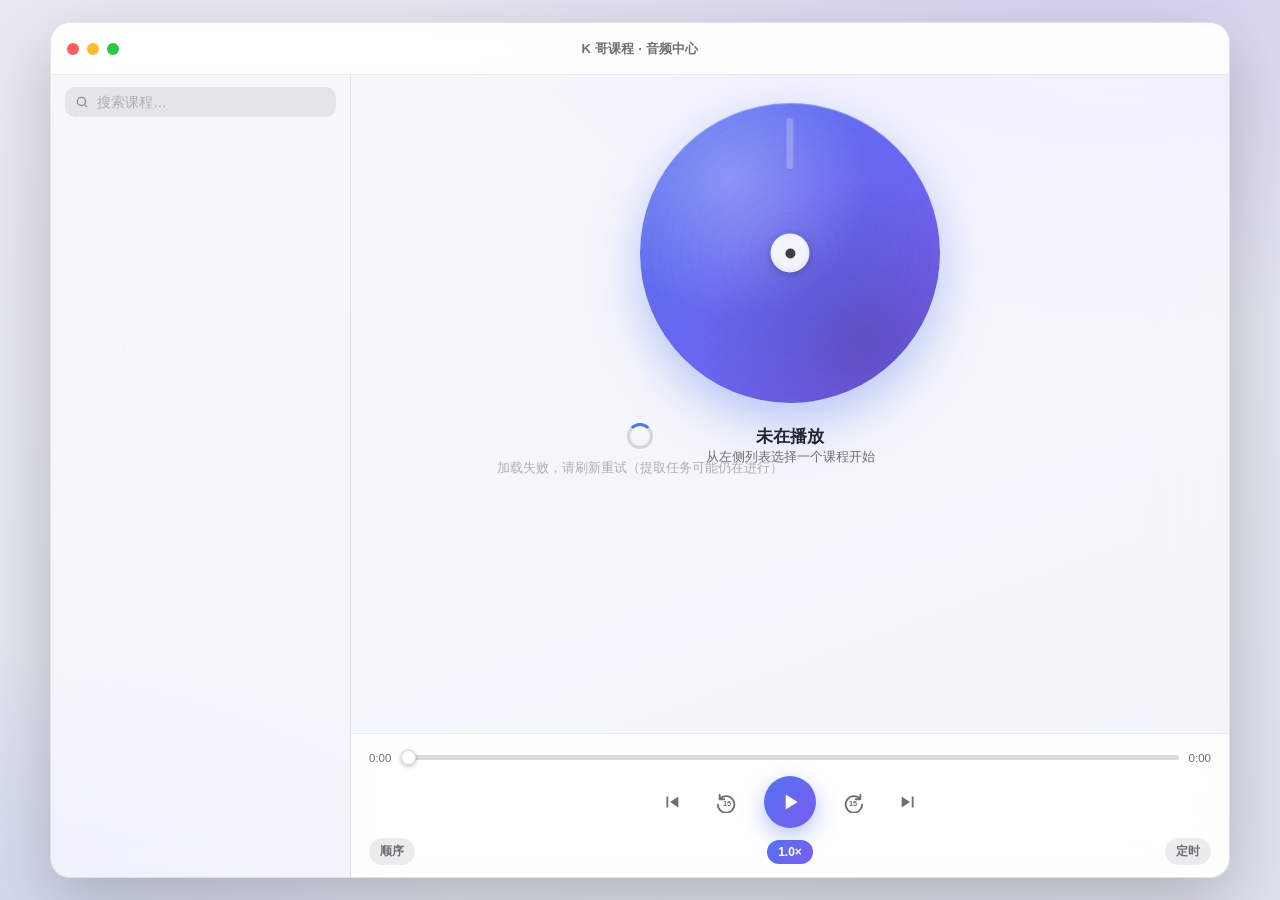
==== index.html @ 4a43a1ef "feat: K课程音频播放器 v1.0.0 - 视频音频无损提取（AAC copy 保持目录结构，增量可重跑） - Mac 风格 WebUI：毛玻璃+黑胶唱片（60s/圈），移动端自适应 - 播放列表" ====
<!DOCTYPE html>
<html lang="zh-CN">
<head>
<meta charset="UTF-8">
<meta name="viewport" content="width=device-width, initial-scale=1.0, viewport-fit=cover">
<title>音频播放器</title>
<link rel="icon" href="data:image/svg+xml,%3Csvg xmlns='http://www.w3.org/2000/svg' viewBox='0 0 64 64'%3E%3Cdefs%3E%3ClinearGradient id='g' x1='0' y1='0' x2='1' y2='1'%3E%3Cstop offset='0' stop-color='%236a8dff'/%3E%3Cstop offset='1' stop-color='%23a26bff'/%3E%3C/linearGradient%3E%3C/defs%3E%3Crect width='64' height='64' rx='14' fill='url(%23g)'/%3E%3Cpath d='M32 14v22m0 0c0-5-4-9-9-9m9 9c0-5 4-9 9-9' stroke='white' stroke-width='4' stroke-linecap='round' fill='none'/%3E%3Cpath d='M20 42h24' stroke='white' stroke-width='4' stroke-linecap='round'/%3E%3C/svg%3E">
<style>
:root{
  --bg1:#e8ebf2; --bg2:#dfe3ee;
  --glass:rgba(255,255,255,.62);
  --glass-strong:rgba(255,255,255,.82);
  --stroke:rgba(0,0,0,.08);
  --text:#1d1d1f; --text2:#6e6e73; --text3:#aeaeb2;
  --accent:#5472f0; --accent2:#7b5cf0;
  --grad:linear-gradient(135deg,#5472f0,#7b5cf0);
  --danger:#fa5151;
  --radius:16px;
  --nav-h:52px;
}
@media (prefers-color-scheme: dark){
  :root{
    --bg1:#16171d; --bg2:#101116;
    --glass:rgba(40,42,54,.60);
    --glass-strong:rgba(46,48,62,.85);
    --stroke:rgba(255,255,255,.09);
    --text:#f2f2f7; --text2:#a7aab3; --text3:#6b6e78;
  }
}
*{box-sizing:border-box;margin:0;padding:0;-webkit-tap-highlight-color:transparent}
html{height:100%}
body{
  height:100dvh;overflow:hidden;
  font-family:-apple-system,BlinkMacSystemFont,"SF Pro Text","PingFang SC","Segoe UI","Microsoft YaHei",sans-serif;
  color:var(--text);
  background:
    radial-gradient(1200px 700px at 85% -10%, rgba(123,92,240,.18), transparent 60%),
    radial-gradient(1000px 600px at -10% 110%, rgba(84,114,240,.16), transparent 60%),
    linear-gradient(160deg,var(--bg1),var(--bg2));
  user-select:none;
}
button{font-family:inherit;border:none;background:none;cursor:pointer;color:inherit}
input{font-family:inherit}

/* ---------- 窗口骨架（Mac 窗口） ---------- */
.win{
  position:fixed;inset:0;display:flex;flex-direction:column;
  max-width:1180px;margin:0 auto;
}
@media (min-width:900px){
  body{padding:22px 0}
  .win{
    position:relative;height:100%;
    background:var(--glass);
    backdrop-filter:blur(30px) saturate(1.6);
    -webkit-backdrop-filter:blur(30px) saturate(1.6);
    border:1px solid var(--stroke);
    border-radius:20px;
    box-shadow:0 24px 70px rgba(0,0,0,.22), inset 0 1px 0 rgba(255,255,255,.25);
    overflow:hidden;
  }
}

/* ---------- 标题栏 ---------- */
.titlebar{
  height:var(--nav-h);flex:0 0 auto;
  display:flex;align-items:center;gap:10px;padding:0 16px;
  border-bottom:1px solid var(--stroke);
  position:relative;
  background:var(--glass-strong);
  backdrop-filter:blur(20px);
}
.lights{display:flex;gap:8px;padding-right:6px}
.light{width:12px;height:12px;border-radius:50%;position:relative}
.light.close{background:#ff5f57}.light.min{background:#febc2e}.light.max{background:#28c840}
@media (hover:hover){.light:hover::after{
  content:attr(data-g);position:absolute;inset:0;display:flex;align-items:center;justify-content:center;
  font-size:9px;font-weight:700;color:rgba(0,0,0,.55)
}}
.win-title{
  position:absolute;left:50%;transform:translateX(-50%);
  font-size:13px;font-weight:600;color:var(--text2);letter-spacing:.2px;
  white-space:nowrap;overflow:hidden;text-overflow:ellipsis;max-width:46%;
}
@media (max-width:560px){.win-title{display:none}}

/* ---------- 主体两栏 ---------- */
.main{flex:1 1 auto;display:flex;min-height:0}
.sidebar{
  flex:0 0 300px;display:flex;flex-direction:column;min-height:0;
  border-right:1px solid var(--stroke);
}
.content{flex:1 1 auto;min-width:0;display:flex;flex-direction:column}

/* 搜索框 */
.search-wrap{padding:12px 14px;flex:0 0 auto}
.search{
  display:flex;align-items:center;gap:8px;
  background:rgba(120,120,128,.14);border-radius:10px;padding:7px 10px;
}
.search svg{flex:0 0 auto;opacity:.45}
.search input{
  flex:1;border:none;background:none;outline:none;font-size:14px;color:var(--text);
  min-width:0;
}
.search input::placeholder{color:var(--text3)}
.search .clr{font-size:15px;color:var(--text3);width:18px;height:18px;line-height:17px;text-align:center;border-radius:50%;flex:0 0 auto}
@media (hover:hover){.search .clr:hover{background:rgba(120,120,128,.25)}}

/* 播放列表 */
.playlist{flex:1 1 auto;overflow-y:auto;overscroll-behavior:contain;padding:0 8px 90px}
.playlist::-webkit-scrollbar{width:8px}
.playlist::-webkit-scrollbar-thumb{background:rgba(120,120,128,.35);border-radius:4px;border:2px solid transparent;background-clip:content-box}
.group-title{
  font-size:11.5px;font-weight:700;color:var(--text3);
  padding:14px 10px 6px;letter-spacing:.5px;text-transform:uppercase;
  position:sticky;top:0;
  background:linear-gradient(var(--bg2) 82%,transparent);
}
@media (min-width:900px){.group-title{background:linear-gradient(var(--glass) 82%,transparent)}}
.track{
  display:flex;align-items:center;gap:10px;
  padding:9px 10px;border-radius:10px;cursor:pointer;
  transition:background .12s;
}
.track:hover{background:rgba(120,120,128,.10)}
.track.playing{background:linear-gradient(135deg,rgba(84,114,240,.16),rgba(123,92,240,.16))}
.track .idx{
  flex:0 0 22px;font-size:12px;color:var(--text3);text-align:center;
  font-variant-numeric:tabular-nums;
}
.track .idx.eq{color:var(--accent);font-weight:700}
.track .meta{flex:1 1 auto;min-width:0}
.track .t-name{
  font-size:13.5px;line-height:1.35;overflow:hidden;text-overflow:ellipsis;white-space:nowrap;
}
.track.playing .t-name{color:var(--accent);font-weight:600}
.track .t-sub{font-size:11px;color:var(--text3);margin-top:1px}
.track .t-dur{
  flex:0 0 auto;display:flex;align-items:baseline;gap:3px;
  font-size:11.5px;color:var(--text3);
  font-variant-numeric:tabular-nums;white-space:nowrap;
}
.track .t-dur .t-pos{color:var(--accent);font-weight:600}
.track .t-dur .t-sep{opacity:.5}
.track .t-dur .t-total{color:var(--text2)}
.track.playing .t-dur .t-total{color:var(--accent)}

/* ---------- 内容区：唱片 + 歌词位 ---------- */
.content-scroll{flex:1 1 auto;overflow-y:auto;overscroll-behavior:contain}
.stage{
  flex:1 1 auto;display:flex;flex-direction:column;align-items:center;justify-content:center;
  padding:28px 24px 16px;gap:22px;min-height:0;
}
.artwork{
  width:min(300px,58vw);aspect-ratio:1;border-radius:50%;
  background:var(--grad);
  display:flex;align-items:center;justify-content:center;
  box-shadow:0 18px 50px rgba(84,114,240,.38), inset 0 1px 0 rgba(255,255,255,.3);
  position:relative;overflow:hidden;flex:0 0 auto;
}
.artwork::before{
  content:"";position:absolute;inset:0;
  background:
    radial-gradient(circle at 30% 25%, rgba(255,255,255,.28), transparent 45%),
    radial-gradient(circle at 75% 80%, rgba(0,0,0,.18), transparent 50%);
}
.artwork .disc{
  position:absolute;inset:0;border-radius:inherit;
  background:repeating-radial-gradient(circle at 50% 50%, transparent 0 9px, rgba(0,0,0,.045) 9px 10px);
  opacity:.6;
}
/* 圆形黑胶：中心轴点即可，大音符与 hub 叠放显乱 */
.artwork svg{display:none}
.art-wrap{position:relative;flex:0 0 auto;width:min(300px,58vw)}
.art-wrap .halo{
  position:absolute;inset:-14px;border-radius:50%;z-index:-1;
  background:radial-gradient(closest-side,rgba(123,92,240,.35),transparent);
  filter:blur(18px);opacity:0;transition:opacity .5s;
}
body.playing .art-wrap .halo{opacity:1}
@keyframes spin{to{transform:rotate(360deg)}}
body.playing .artwork{animation:spin 60s linear infinite}

/* 旋转标记：一条淡淡的光痕，让慢速旋转可感知 */
.artwork .marker{
  position:absolute;left:50%;top:5%;width:2.4%;height:17%;
  transform:translateX(-50%);border-radius:999px;
  background:rgba(255,255,255,.22);filter:blur(.6px);
}

/* 黑胶中心轴（不随唱片旋转视觉上更稳） */
.artwork .hub{
  position:absolute;left:50%;top:50%;width:13%;aspect-ratio:1;transform:translate(-50%,-50%);
  border-radius:50%;background:rgba(255,255,255,.92);z-index:2;
  box-shadow:0 2px 10px rgba(0,0,0,.22), inset 0 -2px 5px rgba(0,0,0,.08);
}
.artwork .hub::after{
  content:"";position:absolute;left:50%;top:50%;width:26%;aspect-ratio:1;
  transform:translate(-50%,-50%);border-radius:50%;
  background:rgba(30,32,40,.85);
}
body.playing .artwork svg{animation:none}

.now-title{
  font-size:17px;font-weight:700;text-align:center;max-width:560px;
  line-height:1.4;word-break:break-all;
}
.now-sub{font-size:12.5px;color:var(--text2);text-align:center;display:flex;gap:8px;align-items:center;flex-wrap:wrap;justify-content:center}

/* ---------- 播放器控制条 ---------- */
.player{
  flex:0 0 auto;border-top:1px solid var(--stroke);
  padding:12px 18px calc(12px + env(safe-area-inset-bottom));
  background:var(--glass-strong);
  backdrop-filter:blur(24px) saturate(1.5);
}
.bar{display:flex;align-items:center;gap:10px;font-size:11.5px;color:var(--text2);font-variant-numeric:tabular-nums}
.bar .slider{flex:1}
input[type=range].sl{
  -webkit-appearance:none;appearance:none;width:100%;height:22px;background:none;cursor:pointer;
}
input[type=range].sl::-webkit-slider-runnable-track{
  height:5px;border-radius:3px;
  background:linear-gradient(to right,var(--accent) var(--v,0%),rgba(120,120,128,.28) var(--v,0%));
}
input[type=range].sl::-webkit-slider-thumb{
  -webkit-appearance:none;width:15px;height:15px;border-radius:50%;
  background:#fff;border:.5px solid rgba(0,0,0,.12);
  box-shadow:0 1px 4px rgba(0,0,0,.3);
  margin-top:-5px;
}
input[type=range].sl::-moz-range-track{height:5px;border-radius:3px;background:rgba(120,120,128,.28)}
input[type=range].sl::-moz-range-progress{height:5px;border-radius:3px;background:var(--accent)}
input[type=range].sl::-moz-range-thumb{width:15px;height:15px;border-radius:50%;background:#fff;border:.5px solid rgba(0,0,0,.12);box-shadow:0 1px 4px rgba(0,0,0,.3)}

.ctrls{display:flex;align-items:center;justify-content:center;gap:18px;margin-top:6px}
.cbtn{
  flex:0 0 auto;
  width:38px;height:38px;border-radius:50%;display:flex;align-items:center;justify-content:center;
  color:var(--text);transition:background .15s,transform .1s;
}
@media (hover:hover){.cbtn:hover{background:rgba(120,120,128,.15)}}
.cbtn:active{transform:scale(.92)}
.cbtn.main{
  width:52px;height:52px;background:var(--grad);color:#fff;
  box-shadow:0 8px 22px rgba(84,114,240,.42);
}
.cbtn.main:active{transform:scale(.94)}
.cbtn.side{color:var(--text2)}
.cbtn.on{color:var(--accent)}
.cbtn svg{width:22px;height:22px}
.cbtn.main svg{width:26px;height:26px}

.ctrls2{display:flex;align-items:center;justify-content:space-between;margin-top:10px;gap:10px}
.chip{
  display:inline-flex;align-items:center;gap:5px;
  font-size:12px;font-weight:600;color:var(--text2);
  background:rgba(120,120,128,.14);border-radius:999px;padding:5px 11px;
  font-variant-numeric:tabular-nums;flex:0 0 auto;
}
@media (hover:hover){.chip:hover{background:rgba(120,120,128,.22)}}
.chip.act{color:#fff;background:var(--grad)}

/* 倍速弹层 */
.pop{
  position:fixed;z-index:60;
  background:var(--glass-strong);backdrop-filter:blur(26px) saturate(1.5);
  border:1px solid var(--stroke);border-radius:14px;
  box-shadow:0 18px 50px rgba(0,0,0,.28);
  padding:10px;min-width:230px;
}
.pop .p-title{font-size:11px;font-weight:700;color:var(--text3);letter-spacing:.5px;padding:2px 8px 8px;display:flex;justify-content:space-between}
.pop .p-title b{color:var(--accent);font-variant-numeric:tabular-nums}
.preset-grid{display:grid;grid-template-columns:repeat(5,1fr);gap:6px;padding:0 2px 8px}
.pbtn{
  font-size:12px;font-weight:600;color:var(--text2);
  background:rgba(120,120,128,.14);border-radius:8px;padding:6px 0;
  font-variant-numeric:tabular-nums;transition:background .12s;
}
.pbtn:hover{background:rgba(120,120,128,.24)}
.pbtn.on{color:#fff;background:var(--grad)}
.fine{
  display:flex;align-items:center;gap:10px;padding:4px 8px 2px;
}
.fine button{
  width:34px;height:30px;border-radius:8px;background:rgba(120,120,128,.14);
  font-size:15px;font-weight:700;color:var(--text2);flex:0 0 auto;
}
.fine button:hover{background:rgba(120,120,128,.24)}
.fine .fval{
  flex:1;text-align:center;font-size:15px;font-weight:700;color:var(--accent);
  font-variant-numeric:tabular-nums;
}
.pop .hint{font-size:10.5px;color:var(--text3);padding:6px 8px 0;text-align:center}

/* toast */
#toast{
  position:fixed;left:50%;bottom:calc(110px + env(safe-area-inset-bottom));transform:translateX(-50%) translateY(16px);
  background:rgba(30,30,36,.88);color:#fff;font-size:12.5px;padding:8px 16px;border-radius:999px;
  opacity:0;pointer-events:none;transition:all .25s;z-index:99;backdrop-filter:blur(10px);
  max-width:80vw;white-space:nowrap;overflow:hidden;text-overflow:ellipsis;
}
#toast.show{opacity:1;transform:translateX(-50%) translateY(0)}

/* 空态 */
.empty{
  position:absolute;inset:0;display:flex;flex-direction:column;align-items:center;justify-content:center;gap:10px;
  color:var(--text3);font-size:13px;padding:20px;text-align:center;
}
.spin{width:26px;height:26px;border:3px solid rgba(120,120,128,.25);border-top-color:var(--accent);border-radius:50%;animation:spin 1s linear infinite}

/* ---------- 移动端 ---------- */
@media (max-width:899px){
  .win{position:fixed;inset:0}
  .main{flex-direction:column-reverse}
  .sidebar{
    flex:1 1 auto;border-right:none;border-top:1px solid var(--stroke);
    min-height:0;
  }
  .content{
    flex:0 0 auto;border-bottom:none;
    max-height:56dvh;
  }
  .stage{padding:16px 16px 8px;gap:14px}
  .artwork{width:min(210px,48vw)}
  .art-wrap{width:min(210px,48vw)}
  .now-title{font-size:15px}
  .player{padding:8px 14px calc(10px + env(safe-area-inset-bottom))}
  .ctrls{gap:14px;margin-top:2px}
  .cbtn{width:36px;height:36px}
  .cbtn.main{width:46px;height:46px}
  .ctrls2{margin-top:6px}
  .track{padding:8px 8px}
  .titlebar{padding:0 12px}
  .lights{gap:7px}
  .light{width:11px;height:11px}
  .content-scroll{overflow:visible}
  .stage{overflow:visible}
}
@media (prefers-reduced-motion:reduce){
  *,*::before,*::after{animation-duration:.01ms!important;transition-duration:.01ms!important}
  /* 唱片旋转是持续装饰动画，压到 0.01ms 会表现为每秒数万圈的疯狂旋转 —— 排除之 */
  .artwork{animation-duration:60s!important}
}
</style>
</head>
<body>
<div class="win">
  <div class="titlebar">
    <div class="lights">
      <div class="light close" data-g="✕"></div>
      <div class="light min" data-g="–"></div>
      <div class="light max" data-g="⤢"></div>
    </div>
    <div class="win-title" id="winTitle">K 哥课程 · 音频中心</div>
  </div>

  <div class="main">
    <!-- 桌面：列表在左 / 移动：列表在下（column-reverse） -->
    <div class="sidebar">
      <div class="search-wrap">
        <div class="search">
          <svg width="14" height="14" viewBox="0 0 24 24" fill="none"><circle cx="11" cy="11" r="7" stroke="currentColor" stroke-width="2.2"/><path d="M20 20l-4-4" stroke="currentColor" stroke-width="2.2" stroke-linecap="round"/></svg>
          <input id="q" type="search" placeholder="搜索课程…" autocomplete="off">
          <button class="clr" id="qclr" hidden>✕</button>
        </div>
      </div>
      <div class="playlist" id="list"></div>
    </div>

    <div class="content">
      <div class="content-scroll">
        <div class="stage">
          <div class="art-wrap">
            <div class="halo"></div>
            <div class="artwork">
              <div class="disc"></div>
              <div class="marker"></div>
              <div class="hub"></div>
            </div>
          </div>
          <div>
            <div class="now-title" id="nowTitle">未在播放</div>
            <div class="now-sub" id="nowSub">从左侧列表选择一个课程开始</div>
          </div>
        </div>
      </div>

      <div class="player">
        <div class="bar">
          <span id="tCur">0:00</span>
          <div class="slider"><input type="range" class="sl" id="seek" min="0" max="1000" value="0" step="1" aria-label="播放进度"></div>
          <span id="tDur">0:00</span>
        </div>
        <div class="ctrls">
          <button class="cbtn side" id="btnPrev" aria-label="上一首">
            <svg viewBox="0 0 24 24" fill="currentColor"><path d="M7 6h2v12H7zM20 6v12l-9-6z"/></svg>
          </button>
          <button class="cbtn side" id="btnBack15" aria-label="后退15秒">
            <svg viewBox="0 0 24 24" fill="none"><path d="M4 9V4m0 5h5M4 9a9 9 0 1 1-2 6" stroke="currentColor" stroke-width="2" stroke-linecap="round" stroke-linejoin="round"/><text x="12" y="16.5" font-size="8" font-weight="700" text-anchor="middle" fill="currentColor" font-family="sans-serif">15</text></svg>
          </button>
          <button class="cbtn main" id="btnPlay" aria-label="播放/暂停">
            <svg id="icPlay" viewBox="0 0 24 24" fill="currentColor"><path d="M8 5v14l11-7z"/></svg>
            <svg id="icPause" viewBox="0 0 24 24" fill="currentColor" style="display:none"><path d="M7 5h4v14H7zM13 5h4v14h-4z"/></svg>
          </button>
          <button class="cbtn side" id="btnFwd15" aria-label="前进15秒">
            <svg viewBox="0 0 24 24" fill="none"><path d="M20 9V4m0 5h-5M20 9a9 9 0 1 0 2 6" stroke="currentColor" stroke-width="2" stroke-linecap="round" stroke-linejoin="round"/><text x="12" y="16.5" font-size="8" font-weight="700" text-anchor="middle" fill="currentColor" font-family="sans-serif">15</text></svg>
          </button>
          <button class="cbtn side" id="btnNext" aria-label="下一首">
            <svg viewBox="0 0 24 24" fill="currentColor"><path d="M15 6h2v12h-2zM4 6l9 6-9 6z"/></svg>
          </button>
        </div>
        <div class="ctrls2">
          <button class="chip" id="btnMode" aria-label="播放模式">顺序</button>
          <button class="chip act" id="btnRate" aria-label="倍速">1.0×</button>
          <button class="chip" id="btnSleep" aria-label="定时关闭">定时</button>
        </div>
      </div>
    </div>
  </div>
</div>

<audio id="au" preload="metadata"></audio>
<div id="toast"></div>

<script>
'use strict';
/* ================= 状态 ================= */
const LS = {
  cur: 'ka.cur', pos: 'ka.pos', rate: 'ka.rate',
  mode: 'ka.mode', sleep: 'ka.sleep', vol: 'ka.vol'
};
const state = {
  items: [],            // 服务端列表
  curId: null,          // 当前曲目 id
  playing: false,
  seeking: false,       // 拖动进度条中
  mode: localStorage.getItem(LS.mode) || 'seq',   // seq|one|loop|shuffle
  sleepAt: 0,           // 定时播放结束的时间戳（ms），0=off
  sleepLeft: 0,         // 定时剩余秒（用于显示与恢复）
  sleepTick: null,
};
const $ = s => document.querySelector(s);
const au = $('#au');

/* ================= 工具 ================= */
function toast(msg){
  const t = $('#toast');
  t.textContent = msg; t.classList.add('show');
  clearTimeout(toast._t);
  toast._t = setTimeout(()=>t.classList.remove('show'), 1800);
}
function fmt(s){
  if(!isFinite(s)||s<0) s=0;
  s = Math.floor(s);
  const h=Math.floor(s/3600), m=Math.floor(s%3600/60), sec=s%60;
  return h? `${h}:${String(m).padStart(2,'0')}:${String(sec).padStart(2,'0')}` : `${m}:${String(sec).padStart(2,'0')}`;
}
function fmtSize(n){
  if(n>1e9) return (n/1e9).toFixed(2)+' GB';
  if(n>1e6) return (n/1e6).toFixed(1)+' MB';
  return (n/1e3).toFixed(0)+' KB';
}
function setV(el, v){ el.style.setProperty('--v', (v*100).toFixed(2)+'%'); }

/* ================= 进度记忆 ================= */
const POS_KEY = id => LS.pos + '.' + id;
function savePos(){
  if(!state.curId || !isFinite(au.currentTime) || au.currentTime < 1) return;
  localStorage.setItem(POS_KEY(state.curId), String(Math.floor(au.currentTime)));
}
function loadPos(id){
  const v = parseInt(localStorage.getItem(POS_KEY(id)) || '0', 10);
  return isFinite(v) ? v : 0;
}
function clearPos(id){
  if(id) localStorage.removeItem(POS_KEY(id));
}
setInterval(savePos, 3000);
window.addEventListener('beforeunload', savePos);
/* 正在播放的行：已听时长实时刷新（不整列重绘） */
setInterval(()=>{
  if(!state.curId || !state.playing || !isFinite(au.currentTime)) return;
  const el = document.getElementById('tr-'+cssId(state.curId));
  if(!el) return;
  let box = el.querySelector('.t-dur');
  if(!box) return;
  let pos = box.querySelector('.t-pos');
  if(!pos){
    box.insertAdjacentHTML('afterbegin',
      `<span class="t-pos"></span><span class="t-sep">/</span>`);
    pos = box.querySelector('.t-pos');
  }
  pos.textContent = fmt(au.currentTime);
}, 1000);

/* ================= 数据加载 ================= */
async function boot(){
  try{
    const r = await fetch('/api/list');
    const d = await r.json();
    state.items = d.items || [];
  }catch(e){
    $('#list').innerHTML = `<div class="empty"><div class="spin"></div><div>加载失败，请刷新重试（提取任务可能仍在进行）</div></div>`;
    return;
  }
  if(state.items.length === 0){
    $('#list').innerHTML = `<div class="empty"><div class="spin"></div><div>音频提取中…<br><span style="font-size:11px">完成后自动刷新</span></div></div>`;
    setTimeout(boot, 5000);
    return;
  }
  renderList();
  restoreLast();
  startStatusWatch();
}

/* ================= 列表渲染 ================= */
function visibleItems(){
  const q = $('#q').value.trim().toLowerCase();
  if(!q) return state.items;
  return state.items.filter(it =>
    it.name.toLowerCase().includes(q) || (it.group||'').toLowerCase().includes(q));
}
function renderList(){
  const list = $('#list');
  const vis = visibleItems();
  if(vis.length === 0){
    list.innerHTML = `<div class="empty" style="position:static;padding:40px 20px"><div>无匹配课程</div></div>`;
    return;
  }
  let html = '', lastGroup = null, idx = 0;
  for(const it of vis){
    idx++;
    if(it.group !== lastGroup){
      html += `<div class="group-title">${esc(it.group || '未分组')}</div>`;
      lastGroup = it.group;
    }
    const pos = loadPos(it.id);
    const durTxt = it.dur ? fmt(it.dur) : '·';
    const posTxt = pos > 2 ? fmt(pos) : '';
    html += `<div class="track" data-id="${it.id}" id="tr-${cssId(it.id)}">
      <div class="idx">${idx}</div>
      <div class="meta">
        <div class="t-name">${esc(it.name)}</div>
        <div class="t-sub">${esc(it.group||'')} · ${fmtSize(it.size)} · ${it.ext.toUpperCase()}</div>
      </div>
      <div class="t-dur">${posTxt ? `<span class="t-pos">${posTxt}</span><span class="t-sep">/</span>` : ''}<span class="t-total">${durTxt}</span></div>
    </div>`;
  }
  list.innerHTML = html;
  list.querySelectorAll('.track').forEach(el => {
    el.addEventListener('click', () => play(el.dataset.id));
  });
  markPlaying();
}
function cssId(id){ return 'i' + btoa(unescape(encodeURIComponent(id))).replace(/[^a-zA-Z0-9]/g,''); }
function esc(s){ return String(s).replace(/[&<>"']/g, c => ({'&':'&amp;','<':'&lt;','>':'&gt;','"':'&quot;',"'":'&#39;'}[c])); }
function markPlaying(){
  document.querySelectorAll('.track.playing').forEach(el=>el.classList.remove('playing'));
  document.querySelectorAll('.idx.eq').forEach(el=>{el.classList.remove('eq');});
  if(!state.curId) return;
  const el = document.getElementById('tr-'+cssId(state.curId));
  if(el){
    el.classList.add('playing');
    const idx = el.querySelector('.idx');
    if(idx && state.playing){
      idx.innerHTML = '<svg width="13" height="13" viewBox="0 0 24 24" fill="currentColor"><path d="M8 5v14l11-7z"/></svg>';
      idx.classList.add('eq');
    }
  }
}

/* ================= 播放控制 ================= */
function findIdx(id){ return state.items.findIndex(it => it.id === id); }
function nextId(dir){
  if(state.items.length === 0) return null;
  if(state.mode === 'shuffle'){
    if(state.items.length === 1) return state.curId;
    let n;
    do { n = state.items[Math.floor(Math.random()*state.items.length)].id; } while(n === state.curId);
    return n;
  }
  const i = findIdx(state.curId);
  if(i === -1) return state.items[0].id;
  const j = i + dir;
  if(j >= state.items.length) return null; // 结束
  if(j < 0) return state.items[0].id;
  return state.items[j].id;
}
function play(id, opts={}){
  const it = state.items[findIdx(id)];
  if(!it){ toast('曲目不存在'); return; }
  state.curId = id;
  localStorage.setItem(LS.cur, id);
  au.src = it.url;
  const p = loadPos(id);
  if(p > 2 && !opts.fresh) {
    au.currentTime = p;
    toast(`已从上次进度 ${fmt(p)} 继续`);
  }
  au.playbackRate = state.rate;
  au.play().catch(()=>{});
  updateNow(it);
  markPlaying();
}
function updateNow(it){
  $('#nowTitle').textContent = it.name;
  $('#nowSub').innerHTML = `${esc(it.group||'')} · ${fmtSize(it.size)} · <span id="nowRateTxt">${state.rate.toFixed(1)}×</span>`;
  $('#winTitle').textContent = it.name + ' — K 哥课程';
}
function togglePlay(){
  if(!state.curId){
    const vis = visibleItems();
    if(vis.length) play(vis[0].id); else toast('播放列表为空');
    return;
  }
  if(au.paused) au.play().catch(()=>{}); else au.pause();
}
function step(dir){
  const nid = nextId(dir);
  if(!nid){ toast(dir>0 ? '已经是最后一个了' : '已经是第一个了'); return; }
  play(nid);
}
function seekBy(sec){
  if(!isFinite(au.duration)) return;
  au.currentTime = Math.max(0, Math.min(au.duration - 0.5, au.currentTime + sec));
}

/* ================= audio 事件 ================= */
au.addEventListener('play', ()=>{ state.playing=true; document.body.classList.add('playing'); $('#icPlay').style.display='none'; $('#icPause').style.display=''; markPlaying(); });
au.addEventListener('pause', ()=>{ state.playing=false; document.body.classList.remove('playing'); $('#icPlay').style.display=''; $('#icPause').style.display='none'; markPlaying(); savePos(); });
au.addEventListener('loadedmetadata', ()=>{ $('#tDur').textContent = fmt(au.duration); });
au.addEventListener('durationchange', ()=>{ $('#tDur').textContent = fmt(au.duration); });
au.addEventListener('timeupdate', ()=>{
  if(!state.seeking && isFinite(au.duration) && au.duration>0){
    const v = au.currentTime/au.duration;
    $('#seek').value = Math.round(v*1000);
    setV($('#seek'), v);
  }
  $('#tCur').textContent = fmt(au.currentTime);
});
au.addEventListener('ended', ()=>{
  savePos();
  clearPos(state.curId);
  if(state.mode === 'one'){ au.currentTime=0; au.play().catch(()=>{}); }
  else{
    const nid = nextId(1);
    if(nid) play(nid);
    else { state.playing=false; document.body.classList.remove('playing'); }
  }
});
au.addEventListener('error', ()=>{ if(state.curId) toast('音频加载失败'); });

/* ================= 进度条 ================= */
const seek = $('#seek');
seek.addEventListener('input', ()=>{
  state.seeking = true;
  const v = seek.value/1000;
  setV(seek, v);
  if(isFinite(au.duration)) $('#tCur').textContent = fmt(v*au.duration);
});
seek.addEventListener('change', ()=>{
  if(isFinite(au.duration)){
    au.currentTime = (seek.value/1000)*au.duration;
    savePos();
  }
  state.seeking = false;
});

/* ================= 倍速 ================= */
state.rate = clampRate(parseFloat(localStorage.getItem(LS.rate)) || 1);
function clampRate(r){
  if(!isFinite(r)) return 1;
  return Math.max(0.1, Math.min(4, r));  // 只夹边界，保留 0.75/1.25 等精确预设
}
function applyRate(r, round){
  state.rate = clampRate(r);
  if(round) state.rate = clampRate(Math.round(state.rate*10)/10);  // 仅微调时取 1 位小数
  localStorage.setItem(LS.rate, String(state.rate));
  au.playbackRate = state.rate;
  $('#btnRate').textContent = state.rate.toFixed(1)+'×';
  const rt = document.getElementById('nowRateTxt');
  if(rt) rt.textContent = state.rate.toFixed(1)+'×';
  if(popEl && popEl.parentNode) buildRatePop();
}
const PRESETS = [0.5, 0.75, 1, 1.25, 1.5, 1.75, 2, 2.5, 3, 4];
let popEl = null;
function closePop(){
  if(popEl){ popEl.remove(); popEl=null; }
  document.removeEventListener('pointerdown', popOutside);
}
function popOutside(ev){
  if(!popEl) return;
  if(popEl.contains(ev.target)) return;
  if($('#btnRate').contains(ev.target)) return; // 按钮自身走 toggle
  closePop();
}
function buildRatePop(){
  popEl.innerHTML = `
    <div class="p-title">播放速度 <b id="popCur">${state.rate.toFixed(1)}×</b></div>
    <div class="preset-grid">
      ${PRESETS.map(p=>`<button class="pbtn ${p===state.rate?'on':''}" data-p="${p}">${p}</button>`).join('')}
    </div>
    <div class="fine">
      <button id="rMinus">−</button>
      <div class="fval" id="fval">${state.rate.toFixed(1)}×</div>
      <button id="rPlus">＋</button>
    </div>
    <div class="hint">0.1 ~ 4.0，步进 0.1</div>`;
  popEl.querySelectorAll('.pbtn').forEach(b=>b.addEventListener('click',()=>{applyRate(parseFloat(b.dataset.p));}));
  popEl.querySelector('#rMinus').addEventListener('click',()=>applyRate(state.rate-0.1,true));
  popEl.querySelector('#rPlus').addEventListener('click',()=>applyRate(state.rate+0.1,true));
}
function toggleRatePop(){
  if(popEl){ closePop(); return; }
  popEl = document.createElement('div');
  popEl.className = 'pop';
  document.body.appendChild(popEl);
  buildRatePop();
  const r = $('#btnRate').getBoundingClientRect();
  const pw = 250, ph = 190;
  let left = Math.min(Math.max(8, r.left + r.width/2 - pw/2), innerWidth - pw - 8);
  let top = r.top - ph - 8;
  if(top < 60) top = r.bottom + 8;
  popEl.style.left = left+'px'; popEl.style.top = top+'px';
  document.addEventListener('pointerdown', popOutside);
}
$('#btnRate').addEventListener('click', toggleRatePop);

/* ================= 播放模式 ================= */
const MODES = [
  {k:'seq', label:'顺序', tip:'顺序播放'},
  {k:'loop', label:'循环', tip:'列表循环'},
  {k:'one', label:'单曲', tip:'单曲循环'},
  {k:'shuffle', label:'随机', tip:'随机播放'},
];
function cycleMode(){
  const i = MODES.findIndex(m=>m.k===state.mode);
  const m = MODES[(i+1)%MODES.length];
  state.mode = m.k;
  localStorage.setItem(LS.mode, m.k);
  $('#btnMode').textContent = m.label;
  toast(m.tip);
}
$('#btnMode').addEventListener('click', cycleMode);

/* ================= 定时关闭 ================= */
const SLEEPS = [5, 10, 15, 30, 60];
function cycleSleep(){
  if(state.sleepTick){
    clearInterval(state.sleepTick); state.sleepTick=null;
    state.sleepAt = 0;
    $('#btnSleep').classList.remove('act');
    $('#btnSleep').textContent = '定时';
    toast('已取消定时');
    return;
  }
  const mins = SLEEPS[state._si = ((state._si||0)+1) % (SLEEPS.length+1)];
  if(mins === undefined){
    $('#btnSleep').classList.remove('act');
    $('#btnSleep').textContent = '定时';
    return;
  }
  state.sleepAt = Date.now() + mins*60*1000;
  $('#btnSleep').classList.add('act');
  $('#btnSleep').textContent = mins+'分';
  toast(`${mins} 分钟后停止播放`);
  if(state.sleepTick) clearInterval(state.sleepTick);
  state.sleepTick = setInterval(()=>{
    const left = state.sleepAt - Date.now();
    if(left <= 0){
      au.pause(); savePos();
      clearInterval(state.sleepTick); state.sleepTick=null; state.sleepAt=0;
      $('#btnSleep').classList.remove('act');
      $('#btnSleep').textContent = '定时';
      toast('定时结束，已停止播放');
    } else {
      $('#btnSleep').textContent = Math.ceil(left/60000)+'分';
    }
  }, 5000);
}
$('#btnSleep').addEventListener('click', cycleSleep);

/* ================= 恢复上次 ================= */
function restoreLast(){
  const cid = localStorage.getItem(LS.cur);
  if(cid && findIdx(cid) !== -1){
    const it = state.items[findIdx(cid)];
    state.curId = cid;
    au.src = it.url;
    const p = loadPos(cid);
    $('#tDur').textContent = '';
    updateNow(it);
    markPlaying();
    if(p > 2){
      $('#tCur').textContent = fmt(p);
      au.addEventListener('loadedmetadata', function once(){
        au.removeEventListener('loadedmetadata', once);
        au.currentTime = Math.min(p, Math.max(0, au.duration - 1));
        $('#seek').value = Math.round(au.currentTime/Math.max(1,au.duration)*1000);
        setV($('#seek'), au.currentTime/Math.max(1,au.duration));
      }, {once:true});
    }
  }
}

/* ================= 搜索 ================= */
let qT;
$('#q').addEventListener('input', e=>{
  $('#qclr').hidden = !e.target.value;
  clearTimeout(qT);
  qT = setTimeout(renderList, 160);
});
$('#qclr').addEventListener('click', ()=>{
  $('#q').value=''; $('#qclr').hidden = true; renderList(); $('#q').focus();
});

/* ================= 按钮 ================= */
$('#btnPlay').addEventListener('click', togglePlay);
$('#btnPrev').addEventListener('click', ()=>step(-1));
$('#btnNext').addEventListener('click', ()=>step(1));
$('#btnBack15').addEventListener('click', ()=>seekBy(-15));
$('#btnFwd15').addEventListener('click', ()=>seekBy(15));
document.addEventListener('keydown', e=>{
  if(e.target.tagName === 'INPUT') return;
  if(e.code === 'Space'){ e.preventDefault(); togglePlay(); }
  else if(e.code === 'ArrowLeft') seekBy(-15);
  else if(e.code === 'ArrowRight') seekBy(15);
  else if(e.code === 'ArrowUp'){ applyRate(state.rate + 0.1); toast('倍速 '+state.rate.toFixed(1)+'×'); }
  else if(e.code === 'ArrowDown'){ applyRate(state.rate - 0.1); toast('倍速 '+state.rate.toFixed(1)+'×'); }
});

/* ================= 提取进度监听 ================= */
let lastCount = -1;
function startStatusWatch(){
  fetch('/api/status').then(r=>r.json()).then(d=>{
    if(d.running && d.total && d.done < d.total){
      setTimeout(()=>{ location.reload(); }, 8000);
    }
  }).catch(()=>{});
}

/* ================= init ================= */
$('#btnMode').textContent = (MODES.find(m=>m.k===state.mode)||MODES[0]).label;
$('#btnRate').textContent = state.rate.toFixed(1)+'×';
boot();
</script>
</body>
</html>
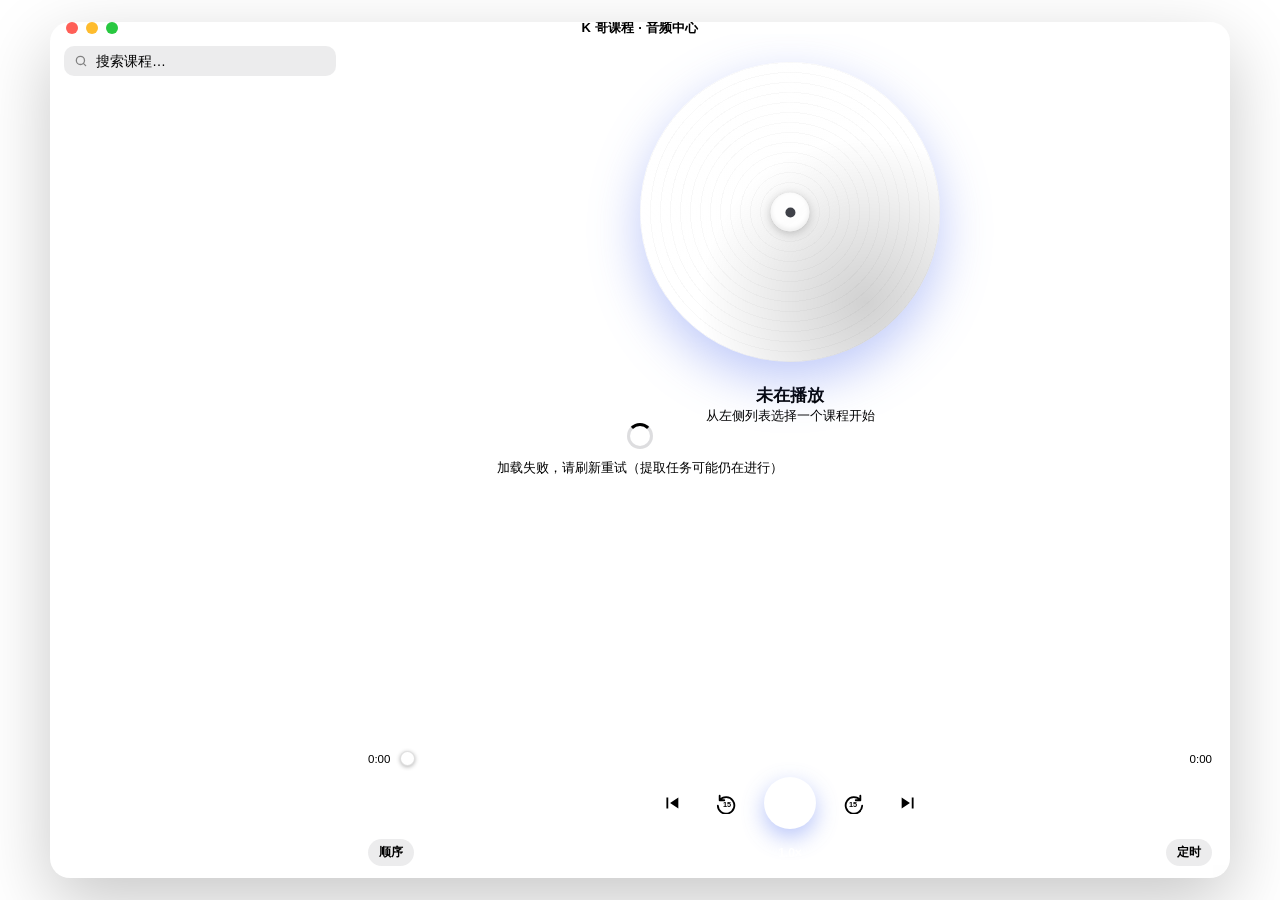
==== commit 4d5960b3: "refactor: index.html 解耦，CSS/JS 拆分至 static/ - index.html 847 行 -> 92 行（纯结构） - static/css/style.css 33" ====
--- a/index.html
+++ b/index.html
@@ -5,345 +5,8 @@
 <meta name="viewport" content="width=device-width, initial-scale=1.0, viewport-fit=cover">
 <title>音频播放器</title>
 <link rel="icon" href="data:image/svg+xml,%3Csvg xmlns='http://www.w3.org/2000/svg' viewBox='0 0 64 64'%3E%3Cdefs%3E%3ClinearGradient id='g' x1='0' y1='0' x2='1' y2='1'%3E%3Cstop offset='0' stop-color='%236a8dff'/%3E%3Cstop offset='1' stop-color='%23a26bff'/%3E%3C/linearGradient%3E%3C/defs%3E%3Crect width='64' height='64' rx='14' fill='url(%23g)'/%3E%3Cpath d='M32 14v22m0 0c0-5-4-9-9-9m9 9c0-5 4-9 9-9' stroke='white' stroke-width='4' stroke-linecap='round' fill='none'/%3E%3Cpath d='M20 42h24' stroke='white' stroke-width='4' stroke-linecap='round'/%3E%3C/svg%3E">
-<style>
-:root{
-  --bg1:#e8ebf2; --bg2:#dfe3ee;
-  --glass:rgba(255,255,255,.62);
-  --glass-strong:rgba(255,255,255,.82);
-  --stroke:rgba(0,0,0,.08);
-  --text:#1d1d1f; --text2:#6e6e73; --text3:#aeaeb2;
-  --accent:#5472f0; --accent2:#7b5cf0;
-  --grad:linear-gradient(135deg,#5472f0,#7b5cf0);
-  --danger:#fa5151;
-  --radius:16px;
-  --nav-h:52px;
-}
-@media (prefers-color-scheme: dark){
-  :root{
-    --bg1:#16171d; --bg2:#101116;
-    --glass:rgba(40,42,54,.60);
-    --glass-strong:rgba(46,48,62,.85);
-    --stroke:rgba(255,255,255,.09);
-    --text:#f2f2f7; --text2:#a7aab3; --text3:#6b6e78;
-  }
-}
-*{box-sizing:border-box;margin:0;padding:0;-webkit-tap-highlight-color:transparent}
-html{height:100%}
-body{
-  height:100dvh;overflow:hidden;
-  font-family:-apple-system,BlinkMacSystemFont,"SF Pro Text","PingFang SC","Segoe UI","Microsoft YaHei",sans-serif;
-  color:var(--text);
-  background:
-    radial-gradient(1200px 700px at 85% -10%, rgba(123,92,240,.18), transparent 60%),
-    radial-gradient(1000px 600px at -10% 110%, rgba(84,114,240,.16), transparent 60%),
-    linear-gradient(160deg,var(--bg1),var(--bg2));
-  user-select:none;
-}
-button{font-family:inherit;border:none;background:none;cursor:pointer;color:inherit}
-input{font-family:inherit}
 
-/* ---------- 窗口骨架（Mac 窗口） ---------- */
-.win{
-  position:fixed;inset:0;display:flex;flex-direction:column;
-  max-width:1180px;margin:0 auto;
-}
-@media (min-width:900px){
-  body{padding:22px 0}
-  .win{
-    position:relative;height:100%;
-    background:var(--glass);
-    backdrop-filter:blur(30px) saturate(1.6);
-    -webkit-backdrop-filter:blur(30px) saturate(1.6);
-    border:1px solid var(--stroke);
-    border-radius:20px;
-    box-shadow:0 24px 70px rgba(0,0,0,.22), inset 0 1px 0 rgba(255,255,255,.25);
-    overflow:hidden;
-  }
-}
-
-/* ---------- 标题栏 ---------- */
-.titlebar{
-  height:var(--nav-h);flex:0 0 auto;
-  display:flex;align-items:center;gap:10px;padding:0 16px;
-  border-bottom:1px solid var(--stroke);
-  position:relative;
-  background:var(--glass-strong);
-  backdrop-filter:blur(20px);
-}
-.lights{display:flex;gap:8px;padding-right:6px}
-.light{width:12px;height:12px;border-radius:50%;position:relative}
-.light.close{background:#ff5f57}.light.min{background:#febc2e}.light.max{background:#28c840}
-@media (hover:hover){.light:hover::after{
-  content:attr(data-g);position:absolute;inset:0;display:flex;align-items:center;justify-content:center;
-  font-size:9px;font-weight:700;color:rgba(0,0,0,.55)
-}}
-.win-title{
-  position:absolute;left:50%;transform:translateX(-50%);
-  font-size:13px;font-weight:600;color:var(--text2);letter-spacing:.2px;
-  white-space:nowrap;overflow:hidden;text-overflow:ellipsis;max-width:46%;
-}
-@media (max-width:560px){.win-title{display:none}}
-
-/* ---------- 主体两栏 ---------- */
-.main{flex:1 1 auto;display:flex;min-height:0}
-.sidebar{
-  flex:0 0 300px;display:flex;flex-direction:column;min-height:0;
-  border-right:1px solid var(--stroke);
-}
-.content{flex:1 1 auto;min-width:0;display:flex;flex-direction:column}
-
-/* 搜索框 */
-.search-wrap{padding:12px 14px;flex:0 0 auto}
-.search{
-  display:flex;align-items:center;gap:8px;
-  background:rgba(120,120,128,.14);border-radius:10px;padding:7px 10px;
-}
-.search svg{flex:0 0 auto;opacity:.45}
-.search input{
-  flex:1;border:none;background:none;outline:none;font-size:14px;color:var(--text);
-  min-width:0;
-}
-.search input::placeholder{color:var(--text3)}
-.search .clr{font-size:15px;color:var(--text3);width:18px;height:18px;line-height:17px;text-align:center;border-radius:50%;flex:0 0 auto}
-@media (hover:hover){.search .clr:hover{background:rgba(120,120,128,.25)}}
-
-/* 播放列表 */
-.playlist{flex:1 1 auto;overflow-y:auto;overscroll-behavior:contain;padding:0 8px 90px}
-.playlist::-webkit-scrollbar{width:8px}
-.playlist::-webkit-scrollbar-thumb{background:rgba(120,120,128,.35);border-radius:4px;border:2px solid transparent;background-clip:content-box}
-.group-title{
-  font-size:11.5px;font-weight:700;color:var(--text3);
-  padding:14px 10px 6px;letter-spacing:.5px;text-transform:uppercase;
-  position:sticky;top:0;
-  background:linear-gradient(var(--bg2) 82%,transparent);
-}
-@media (min-width:900px){.group-title{background:linear-gradient(var(--glass) 82%,transparent)}}
-.track{
-  display:flex;align-items:center;gap:10px;
-  padding:9px 10px;border-radius:10px;cursor:pointer;
-  transition:background .12s;
-}
-.track:hover{background:rgba(120,120,128,.10)}
-.track.playing{background:linear-gradient(135deg,rgba(84,114,240,.16),rgba(123,92,240,.16))}
-.track .idx{
-  flex:0 0 22px;font-size:12px;color:var(--text3);text-align:center;
-  font-variant-numeric:tabular-nums;
-}
-.track .idx.eq{color:var(--accent);font-weight:700}
-.track .meta{flex:1 1 auto;min-width:0}
-.track .t-name{
-  font-size:13.5px;line-height:1.35;overflow:hidden;text-overflow:ellipsis;white-space:nowrap;
-}
-.track.playing .t-name{color:var(--accent);font-weight:600}
-.track .t-sub{font-size:11px;color:var(--text3);margin-top:1px}
-.track .t-dur{
-  flex:0 0 auto;display:flex;align-items:baseline;gap:3px;
-  font-size:11.5px;color:var(--text3);
-  font-variant-numeric:tabular-nums;white-space:nowrap;
-}
-.track .t-dur .t-pos{color:var(--accent);font-weight:600}
-.track .t-dur .t-sep{opacity:.5}
-.track .t-dur .t-total{color:var(--text2)}
-.track.playing .t-dur .t-total{color:var(--accent)}
-
-/* ---------- 内容区：唱片 + 歌词位 ---------- */
-.content-scroll{flex:1 1 auto;overflow-y:auto;overscroll-behavior:contain}
-.stage{
-  flex:1 1 auto;display:flex;flex-direction:column;align-items:center;justify-content:center;
-  padding:28px 24px 16px;gap:22px;min-height:0;
-}
-.artwork{
-  width:min(300px,58vw);aspect-ratio:1;border-radius:50%;
-  background:var(--grad);
-  display:flex;align-items:center;justify-content:center;
-  box-shadow:0 18px 50px rgba(84,114,240,.38), inset 0 1px 0 rgba(255,255,255,.3);
-  position:relative;overflow:hidden;flex:0 0 auto;
-}
-.artwork::before{
-  content:"";position:absolute;inset:0;
-  background:
-    radial-gradient(circle at 30% 25%, rgba(255,255,255,.28), transparent 45%),
-    radial-gradient(circle at 75% 80%, rgba(0,0,0,.18), transparent 50%);
-}
-.artwork .disc{
-  position:absolute;inset:0;border-radius:inherit;
-  background:repeating-radial-gradient(circle at 50% 50%, transparent 0 9px, rgba(0,0,0,.045) 9px 10px);
-  opacity:.6;
-}
-/* 圆形黑胶：中心轴点即可，大音符与 hub 叠放显乱 */
-.artwork svg{display:none}
-.art-wrap{position:relative;flex:0 0 auto;width:min(300px,58vw)}
-.art-wrap .halo{
-  position:absolute;inset:-14px;border-radius:50%;z-index:-1;
-  background:radial-gradient(closest-side,rgba(123,92,240,.35),transparent);
-  filter:blur(18px);opacity:0;transition:opacity .5s;
-}
-body.playing .art-wrap .halo{opacity:1}
-@keyframes spin{to{transform:rotate(360deg)}}
-body.playing .artwork{animation:spin 60s linear infinite}
-
-/* 旋转标记：一条淡淡的光痕，让慢速旋转可感知 */
-.artwork .marker{
-  position:absolute;left:50%;top:5%;width:2.4%;height:17%;
-  transform:translateX(-50%);border-radius:999px;
-  background:rgba(255,255,255,.22);filter:blur(.6px);
-}
-
-/* 黑胶中心轴（不随唱片旋转视觉上更稳） */
-.artwork .hub{
-  position:absolute;left:50%;top:50%;width:13%;aspect-ratio:1;transform:translate(-50%,-50%);
-  border-radius:50%;background:rgba(255,255,255,.92);z-index:2;
-  box-shadow:0 2px 10px rgba(0,0,0,.22), inset 0 -2px 5px rgba(0,0,0,.08);
-}
-.artwork .hub::after{
-  content:"";position:absolute;left:50%;top:50%;width:26%;aspect-ratio:1;
-  transform:translate(-50%,-50%);border-radius:50%;
-  background:rgba(30,32,40,.85);
-}
-body.playing .artwork svg{animation:none}
-
-.now-title{
-  font-size:17px;font-weight:700;text-align:center;max-width:560px;
-  line-height:1.4;word-break:break-all;
-}
-.now-sub{font-size:12.5px;color:var(--text2);text-align:center;display:flex;gap:8px;align-items:center;flex-wrap:wrap;justify-content:center}
-
-/* ---------- 播放器控制条 ---------- */
-.player{
-  flex:0 0 auto;border-top:1px solid var(--stroke);
-  padding:12px 18px calc(12px + env(safe-area-inset-bottom));
-  background:var(--glass-strong);
-  backdrop-filter:blur(24px) saturate(1.5);
-}
-.bar{display:flex;align-items:center;gap:10px;font-size:11.5px;color:var(--text2);font-variant-numeric:tabular-nums}
-.bar .slider{flex:1}
-input[type=range].sl{
-  -webkit-appearance:none;appearance:none;width:100%;height:22px;background:none;cursor:pointer;
-}
-input[type=range].sl::-webkit-slider-runnable-track{
-  height:5px;border-radius:3px;
-  background:linear-gradient(to right,var(--accent) var(--v,0%),rgba(120,120,128,.28) var(--v,0%));
-}
-input[type=range].sl::-webkit-slider-thumb{
-  -webkit-appearance:none;width:15px;height:15px;border-radius:50%;
-  background:#fff;border:.5px solid rgba(0,0,0,.12);
-  box-shadow:0 1px 4px rgba(0,0,0,.3);
-  margin-top:-5px;
-}
-input[type=range].sl::-moz-range-track{height:5px;border-radius:3px;background:rgba(120,120,128,.28)}
-input[type=range].sl::-moz-range-progress{height:5px;border-radius:3px;background:var(--accent)}
-input[type=range].sl::-moz-range-thumb{width:15px;height:15px;border-radius:50%;background:#fff;border:.5px solid rgba(0,0,0,.12);box-shadow:0 1px 4px rgba(0,0,0,.3)}
-
-.ctrls{display:flex;align-items:center;justify-content:center;gap:18px;margin-top:6px}
-.cbtn{
-  flex:0 0 auto;
-  width:38px;height:38px;border-radius:50%;display:flex;align-items:center;justify-content:center;
-  color:var(--text);transition:background .15s,transform .1s;
-}
-@media (hover:hover){.cbtn:hover{background:rgba(120,120,128,.15)}}
-.cbtn:active{transform:scale(.92)}
-.cbtn.main{
-  width:52px;height:52px;background:var(--grad);color:#fff;
-  box-shadow:0 8px 22px rgba(84,114,240,.42);
-}
-.cbtn.main:active{transform:scale(.94)}
-.cbtn.side{color:var(--text2)}
-.cbtn.on{color:var(--accent)}
-.cbtn svg{width:22px;height:22px}
-.cbtn.main svg{width:26px;height:26px}
-
-.ctrls2{display:flex;align-items:center;justify-content:space-between;margin-top:10px;gap:10px}
-.chip{
-  display:inline-flex;align-items:center;gap:5px;
-  font-size:12px;font-weight:600;color:var(--text2);
-  background:rgba(120,120,128,.14);border-radius:999px;padding:5px 11px;
-  font-variant-numeric:tabular-nums;flex:0 0 auto;
-}
-@media (hover:hover){.chip:hover{background:rgba(120,120,128,.22)}}
-.chip.act{color:#fff;background:var(--grad)}
-
-/* 倍速弹层 */
-.pop{
-  position:fixed;z-index:60;
-  background:var(--glass-strong);backdrop-filter:blur(26px) saturate(1.5);
-  border:1px solid var(--stroke);border-radius:14px;
-  box-shadow:0 18px 50px rgba(0,0,0,.28);
-  padding:10px;min-width:230px;
-}
-.pop .p-title{font-size:11px;font-weight:700;color:var(--text3);letter-spacing:.5px;padding:2px 8px 8px;display:flex;justify-content:space-between}
-.pop .p-title b{color:var(--accent);font-variant-numeric:tabular-nums}
-.preset-grid{display:grid;grid-template-columns:repeat(5,1fr);gap:6px;padding:0 2px 8px}
-.pbtn{
-  font-size:12px;font-weight:600;color:var(--text2);
-  background:rgba(120,120,128,.14);border-radius:8px;padding:6px 0;
-  font-variant-numeric:tabular-nums;transition:background .12s;
-}
-.pbtn:hover{background:rgba(120,120,128,.24)}
-.pbtn.on{color:#fff;background:var(--grad)}
-.fine{
-  display:flex;align-items:center;gap:10px;padding:4px 8px 2px;
-}
-.fine button{
-  width:34px;height:30px;border-radius:8px;background:rgba(120,120,128,.14);
-  font-size:15px;font-weight:700;color:var(--text2);flex:0 0 auto;
-}
-.fine button:hover{background:rgba(120,120,128,.24)}
-.fine .fval{
-  flex:1;text-align:center;font-size:15px;font-weight:700;color:var(--accent);
-  font-variant-numeric:tabular-nums;
-}
-.pop .hint{font-size:10.5px;color:var(--text3);padding:6px 8px 0;text-align:center}
-
-/* toast */
-#toast{
-  position:fixed;left:50%;bottom:calc(110px + env(safe-area-inset-bottom));transform:translateX(-50%) translateY(16px);
-  background:rgba(30,30,36,.88);color:#fff;font-size:12.5px;padding:8px 16px;border-radius:999px;
-  opacity:0;pointer-events:none;transition:all .25s;z-index:99;backdrop-filter:blur(10px);
-  max-width:80vw;white-space:nowrap;overflow:hidden;text-overflow:ellipsis;
-}
-#toast.show{opacity:1;transform:translateX(-50%) translateY(0)}
-
-/* 空态 */
-.empty{
-  position:absolute;inset:0;display:flex;flex-direction:column;align-items:center;justify-content:center;gap:10px;
-  color:var(--text3);font-size:13px;padding:20px;text-align:center;
-}
-.spin{width:26px;height:26px;border:3px solid rgba(120,120,128,.25);border-top-color:var(--accent);border-radius:50%;animation:spin 1s linear infinite}
-
-/* ---------- 移动端 ---------- */
-@media (max-width:899px){
-  .win{position:fixed;inset:0}
-  .main{flex-direction:column-reverse}
-  .sidebar{
-    flex:1 1 auto;border-right:none;border-top:1px solid var(--stroke);
-    min-height:0;
-  }
-  .content{
-    flex:0 0 auto;border-bottom:none;
-    max-height:56dvh;
-  }
-  .stage{padding:16px 16px 8px;gap:14px}
-  .artwork{width:min(210px,48vw)}
-  .art-wrap{width:min(210px,48vw)}
-  .now-title{font-size:15px}
-  .player{padding:8px 14px calc(10px + env(safe-area-inset-bottom))}
-  .ctrls{gap:14px;margin-top:2px}
-  .cbtn{width:36px;height:36px}
-  .cbtn.main{width:46px;height:46px}
-  .ctrls2{margin-top:6px}
-  .track{padding:8px 8px}
-  .titlebar{padding:0 12px}
-  .lights{gap:7px}
-  .light{width:11px;height:11px}
-  .content-scroll{overflow:visible}
-  .stage{overflow:visible}
-}
-@media (prefers-reduced-motion:reduce){
-  *,*::before,*::after{animation-duration:.01ms!important;transition-duration:.01ms!important}
-  /* 唱片旋转是持续装饰动画，压到 0.01ms 会表现为每秒数万圈的疯狂旋转 —— 排除之 */
-  .artwork{animation-duration:60s!important}
-}
-</style>
+<link rel="stylesheet" href="static/css/style.css?v=1.0.0">
 </head>
 <body>
 <div class="win">
@@ -424,427 +87,7 @@
 <audio id="au" preload="metadata"></audio>
 <div id="toast"></div>
 
-<script>
-'use strict';
-/* ================= 状态 ================= */
-const LS = {
-  cur: 'ka.cur', pos: 'ka.pos', rate: 'ka.rate',
-  mode: 'ka.mode', sleep: 'ka.sleep', vol: 'ka.vol'
-};
-const state = {
-  items: [],            // 服务端列表
-  curId: null,          // 当前曲目 id
-  playing: false,
-  seeking: false,       // 拖动进度条中
-  mode: localStorage.getItem(LS.mode) || 'seq',   // seq|one|loop|shuffle
-  sleepAt: 0,           // 定时播放结束的时间戳（ms），0=off
-  sleepLeft: 0,         // 定时剩余秒（用于显示与恢复）
-  sleepTick: null,
-};
-const $ = s => document.querySelector(s);
-const au = $('#au');
+<script src="static/js/app.js?v=1.0.0"></script>
 
-/* ================= 工具 ================= */
-function toast(msg){
-  const t = $('#toast');
-  t.textContent = msg; t.classList.add('show');
-  clearTimeout(toast._t);
-  toast._t = setTimeout(()=>t.classList.remove('show'), 1800);
-}
-function fmt(s){
-  if(!isFinite(s)||s<0) s=0;
-  s = Math.floor(s);
-  const h=Math.floor(s/3600), m=Math.floor(s%3600/60), sec=s%60;
-  return h? `${h}:${String(m).padStart(2,'0')}:${String(sec).padStart(2,'0')}` : `${m}:${String(sec).padStart(2,'0')}`;
-}
-function fmtSize(n){
-  if(n>1e9) return (n/1e9).toFixed(2)+' GB';
-  if(n>1e6) return (n/1e6).toFixed(1)+' MB';
-  return (n/1e3).toFixed(0)+' KB';
-}
-function setV(el, v){ el.style.setProperty('--v', (v*100).toFixed(2)+'%'); }
-
-/* ================= 进度记忆 ================= */
-const POS_KEY = id => LS.pos + '.' + id;
-function savePos(){
-  if(!state.curId || !isFinite(au.currentTime) || au.currentTime < 1) return;
-  localStorage.setItem(POS_KEY(state.curId), String(Math.floor(au.currentTime)));
-}
-function loadPos(id){
-  const v = parseInt(localStorage.getItem(POS_KEY(id)) || '0', 10);
-  return isFinite(v) ? v : 0;
-}
-function clearPos(id){
-  if(id) localStorage.removeItem(POS_KEY(id));
-}
-setInterval(savePos, 3000);
-window.addEventListener('beforeunload', savePos);
-/* 正在播放的行：已听时长实时刷新（不整列重绘） */
-setInterval(()=>{
-  if(!state.curId || !state.playing || !isFinite(au.currentTime)) return;
-  const el = document.getElementById('tr-'+cssId(state.curId));
-  if(!el) return;
-  let box = el.querySelector('.t-dur');
-  if(!box) return;
-  let pos = box.querySelector('.t-pos');
-  if(!pos){
-    box.insertAdjacentHTML('afterbegin',
-      `<span class="t-pos"></span><span class="t-sep">/</span>`);
-    pos = box.querySelector('.t-pos');
-  }
-  pos.textContent = fmt(au.currentTime);
-}, 1000);
-
-/* ================= 数据加载 ================= */
-async function boot(){
-  try{
-    const r = await fetch('/api/list');
-    const d = await r.json();
-    state.items = d.items || [];
-  }catch(e){
-    $('#list').innerHTML = `<div class="empty"><div class="spin"></div><div>加载失败，请刷新重试（提取任务可能仍在进行）</div></div>`;
-    return;
-  }
-  if(state.items.length === 0){
-    $('#list').innerHTML = `<div class="empty"><div class="spin"></div><div>音频提取中…<br><span style="font-size:11px">完成后自动刷新</span></div></div>`;
-    setTimeout(boot, 5000);
-    return;
-  }
-  renderList();
-  restoreLast();
-  startStatusWatch();
-}
-
-/* ================= 列表渲染 ================= */
-function visibleItems(){
-  const q = $('#q').value.trim().toLowerCase();
-  if(!q) return state.items;
-  return state.items.filter(it =>
-    it.name.toLowerCase().includes(q) || (it.group||'').toLowerCase().includes(q));
-}
-function renderList(){
-  const list = $('#list');
-  const vis = visibleItems();
-  if(vis.length === 0){
-    list.innerHTML = `<div class="empty" style="position:static;padding:40px 20px"><div>无匹配课程</div></div>`;
-    return;
-  }
-  let html = '', lastGroup = null, idx = 0;
-  for(const it of vis){
-    idx++;
-    if(it.group !== lastGroup){
-      html += `<div class="group-title">${esc(it.group || '未分组')}</div>`;
-      lastGroup = it.group;
-    }
-    const pos = loadPos(it.id);
-    const durTxt = it.dur ? fmt(it.dur) : '·';
-    const posTxt = pos > 2 ? fmt(pos) : '';
-    html += `<div class="track" data-id="${it.id}" id="tr-${cssId(it.id)}">
-      <div class="idx">${idx}</div>
-      <div class="meta">
-        <div class="t-name">${esc(it.name)}</div>
-        <div class="t-sub">${esc(it.group||'')} · ${fmtSize(it.size)} · ${it.ext.toUpperCase()}</div>
-      </div>
-      <div class="t-dur">${posTxt ? `<span class="t-pos">${posTxt}</span><span class="t-sep">/</span>` : ''}<span class="t-total">${durTxt}</span></div>
-    </div>`;
-  }
-  list.innerHTML = html;
-  list.querySelectorAll('.track').forEach(el => {
-    el.addEventListener('click', () => play(el.dataset.id));
-  });
-  markPlaying();
-}
-function cssId(id){ return 'i' + btoa(unescape(encodeURIComponent(id))).replace(/[^a-zA-Z0-9]/g,''); }
-function esc(s){ return String(s).replace(/[&<>"']/g, c => ({'&':'&amp;','<':'&lt;','>':'&gt;','"':'&quot;',"'":'&#39;'}[c])); }
-function markPlaying(){
-  document.querySelectorAll('.track.playing').forEach(el=>el.classList.remove('playing'));
-  document.querySelectorAll('.idx.eq').forEach(el=>{el.classList.remove('eq');});
-  if(!state.curId) return;
-  const el = document.getElementById('tr-'+cssId(state.curId));
-  if(el){
-    el.classList.add('playing');
-    const idx = el.querySelector('.idx');
-    if(idx && state.playing){
-      idx.innerHTML = '<svg width="13" height="13" viewBox="0 0 24 24" fill="currentColor"><path d="M8 5v14l11-7z"/></svg>';
-      idx.classList.add('eq');
-    }
-  }
-}
-
-/* ================= 播放控制 ================= */
-function findIdx(id){ return state.items.findIndex(it => it.id === id); }
-function nextId(dir){
-  if(state.items.length === 0) return null;
-  if(state.mode === 'shuffle'){
-    if(state.items.length === 1) return state.curId;
-    let n;
-    do { n = state.items[Math.floor(Math.random()*state.items.length)].id; } while(n === state.curId);
-    return n;
-  }
-  const i = findIdx(state.curId);
-  if(i === -1) return state.items[0].id;
-  const j = i + dir;
-  if(j >= state.items.length) return null; // 结束
-  if(j < 0) return state.items[0].id;
-  return state.items[j].id;
-}
-function play(id, opts={}){
-  const it = state.items[findIdx(id)];
-  if(!it){ toast('曲目不存在'); return; }
-  state.curId = id;
-  localStorage.setItem(LS.cur, id);
-  au.src = it.url;
-  const p = loadPos(id);
-  if(p > 2 && !opts.fresh) {
-    au.currentTime = p;
-    toast(`已从上次进度 ${fmt(p)} 继续`);
-  }
-  au.playbackRate = state.rate;
-  au.play().catch(()=>{});
-  updateNow(it);
-  markPlaying();
-}
-function updateNow(it){
-  $('#nowTitle').textContent = it.name;
-  $('#nowSub').innerHTML = `${esc(it.group||'')} · ${fmtSize(it.size)} · <span id="nowRateTxt">${state.rate.toFixed(1)}×</span>`;
-  $('#winTitle').textContent = it.name + ' — K 哥课程';
-}
-function togglePlay(){
-  if(!state.curId){
-    const vis = visibleItems();
-    if(vis.length) play(vis[0].id); else toast('播放列表为空');
-    return;
-  }
-  if(au.paused) au.play().catch(()=>{}); else au.pause();
-}
-function step(dir){
-  const nid = nextId(dir);
-  if(!nid){ toast(dir>0 ? '已经是最后一个了' : '已经是第一个了'); return; }
-  play(nid);
-}
-function seekBy(sec){
-  if(!isFinite(au.duration)) return;
-  au.currentTime = Math.max(0, Math.min(au.duration - 0.5, au.currentTime + sec));
-}
-
-/* ================= audio 事件 ================= */
-au.addEventListener('play', ()=>{ state.playing=true; document.body.classList.add('playing'); $('#icPlay').style.display='none'; $('#icPause').style.display=''; markPlaying(); });
-au.addEventListener('pause', ()=>{ state.playing=false; document.body.classList.remove('playing'); $('#icPlay').style.display=''; $('#icPause').style.display='none'; markPlaying(); savePos(); });
-au.addEventListener('loadedmetadata', ()=>{ $('#tDur').textContent = fmt(au.duration); });
-au.addEventListener('durationchange', ()=>{ $('#tDur').textContent = fmt(au.duration); });
-au.addEventListener('timeupdate', ()=>{
-  if(!state.seeking && isFinite(au.duration) && au.duration>0){
-    const v = au.currentTime/au.duration;
-    $('#seek').value = Math.round(v*1000);
-    setV($('#seek'), v);
-  }
-  $('#tCur').textContent = fmt(au.currentTime);
-});
-au.addEventListener('ended', ()=>{
-  savePos();
-  clearPos(state.curId);
-  if(state.mode === 'one'){ au.currentTime=0; au.play().catch(()=>{}); }
-  else{
-    const nid = nextId(1);
-    if(nid) play(nid);
-    else { state.playing=false; document.body.classList.remove('playing'); }
-  }
-});
-au.addEventListener('error', ()=>{ if(state.curId) toast('音频加载失败'); });
-
-/* ================= 进度条 ================= */
-const seek = $('#seek');
-seek.addEventListener('input', ()=>{
-  state.seeking = true;
-  const v = seek.value/1000;
-  setV(seek, v);
-  if(isFinite(au.duration)) $('#tCur').textContent = fmt(v*au.duration);
-});
-seek.addEventListener('change', ()=>{
-  if(isFinite(au.duration)){
-    au.currentTime = (seek.value/1000)*au.duration;
-    savePos();
-  }
-  state.seeking = false;
-});
-
-/* ================= 倍速 ================= */
-state.rate = clampRate(parseFloat(localStorage.getItem(LS.rate)) || 1);
-function clampRate(r){
-  if(!isFinite(r)) return 1;
-  return Math.max(0.1, Math.min(4, r));  // 只夹边界，保留 0.75/1.25 等精确预设
-}
-function applyRate(r, round){
-  state.rate = clampRate(r);
-  if(round) state.rate = clampRate(Math.round(state.rate*10)/10);  // 仅微调时取 1 位小数
-  localStorage.setItem(LS.rate, String(state.rate));
-  au.playbackRate = state.rate;
-  $('#btnRate').textContent = state.rate.toFixed(1)+'×';
-  const rt = document.getElementById('nowRateTxt');
-  if(rt) rt.textContent = state.rate.toFixed(1)+'×';
-  if(popEl && popEl.parentNode) buildRatePop();
-}
-const PRESETS = [0.5, 0.75, 1, 1.25, 1.5, 1.75, 2, 2.5, 3, 4];
-let popEl = null;
-function closePop(){
-  if(popEl){ popEl.remove(); popEl=null; }
-  document.removeEventListener('pointerdown', popOutside);
-}
-function popOutside(ev){
-  if(!popEl) return;
-  if(popEl.contains(ev.target)) return;
-  if($('#btnRate').contains(ev.target)) return; // 按钮自身走 toggle
-  closePop();
-}
-function buildRatePop(){
-  popEl.innerHTML = `
-    <div class="p-title">播放速度 <b id="popCur">${state.rate.toFixed(1)}×</b></div>
-    <div class="preset-grid">
-      ${PRESETS.map(p=>`<button class="pbtn ${p===state.rate?'on':''}" data-p="${p}">${p}</button>`).join('')}
-    </div>
-    <div class="fine">
-      <button id="rMinus">−</button>
-      <div class="fval" id="fval">${state.rate.toFixed(1)}×</div>
-      <button id="rPlus">＋</button>
-    </div>
-    <div class="hint">0.1 ~ 4.0，步进 0.1</div>`;
-  popEl.querySelectorAll('.pbtn').forEach(b=>b.addEventListener('click',()=>{applyRate(parseFloat(b.dataset.p));}));
-  popEl.querySelector('#rMinus').addEventListener('click',()=>applyRate(state.rate-0.1,true));
-  popEl.querySelector('#rPlus').addEventListener('click',()=>applyRate(state.rate+0.1,true));
-}
-function toggleRatePop(){
-  if(popEl){ closePop(); return; }
-  popEl = document.createElement('div');
-  popEl.className = 'pop';
-  document.body.appendChild(popEl);
-  buildRatePop();
-  const r = $('#btnRate').getBoundingClientRect();
-  const pw = 250, ph = 190;
-  let left = Math.min(Math.max(8, r.left + r.width/2 - pw/2), innerWidth - pw - 8);
-  let top = r.top - ph - 8;
-  if(top < 60) top = r.bottom + 8;
-  popEl.style.left = left+'px'; popEl.style.top = top+'px';
-  document.addEventListener('pointerdown', popOutside);
-}
-$('#btnRate').addEventListener('click', toggleRatePop);
-
-/* ================= 播放模式 ================= */
-const MODES = [
-  {k:'seq', label:'顺序', tip:'顺序播放'},
-  {k:'loop', label:'循环', tip:'列表循环'},
-  {k:'one', label:'单曲', tip:'单曲循环'},
-  {k:'shuffle', label:'随机', tip:'随机播放'},
-];
-function cycleMode(){
-  const i = MODES.findIndex(m=>m.k===state.mode);
-  const m = MODES[(i+1)%MODES.length];
-  state.mode = m.k;
-  localStorage.setItem(LS.mode, m.k);
-  $('#btnMode').textContent = m.label;
-  toast(m.tip);
-}
-$('#btnMode').addEventListener('click', cycleMode);
-
-/* ================= 定时关闭 ================= */
-const SLEEPS = [5, 10, 15, 30, 60];
-function cycleSleep(){
-  if(state.sleepTick){
-    clearInterval(state.sleepTick); state.sleepTick=null;
-    state.sleepAt = 0;
-    $('#btnSleep').classList.remove('act');
-    $('#btnSleep').textContent = '定时';
-    toast('已取消定时');
-    return;
-  }
-  const mins = SLEEPS[state._si = ((state._si||0)+1) % (SLEEPS.length+1)];
-  if(mins === undefined){
-    $('#btnSleep').classList.remove('act');
-    $('#btnSleep').textContent = '定时';
-    return;
-  }
-  state.sleepAt = Date.now() + mins*60*1000;
-  $('#btnSleep').classList.add('act');
-  $('#btnSleep').textContent = mins+'分';
-  toast(`${mins} 分钟后停止播放`);
-  if(state.sleepTick) clearInterval(state.sleepTick);
-  state.sleepTick = setInterval(()=>{
-    const left = state.sleepAt - Date.now();
-    if(left <= 0){
-      au.pause(); savePos();
-      clearInterval(state.sleepTick); state.sleepTick=null; state.sleepAt=0;
-      $('#btnSleep').classList.remove('act');
-      $('#btnSleep').textContent = '定时';
-      toast('定时结束，已停止播放');
-    } else {
-      $('#btnSleep').textContent = Math.ceil(left/60000)+'分';
-    }
-  }, 5000);
-}
-$('#btnSleep').addEventListener('click', cycleSleep);
-
-/* ================= 恢复上次 ================= */
-function restoreLast(){
-  const cid = localStorage.getItem(LS.cur);
-  if(cid && findIdx(cid) !== -1){
-    const it = state.items[findIdx(cid)];
-    state.curId = cid;
-    au.src = it.url;
-    const p = loadPos(cid);
-    $('#tDur').textContent = '';
-    updateNow(it);
-    markPlaying();
-    if(p > 2){
-      $('#tCur').textContent = fmt(p);
-      au.addEventListener('loadedmetadata', function once(){
-        au.removeEventListener('loadedmetadata', once);
-        au.currentTime = Math.min(p, Math.max(0, au.duration - 1));
-        $('#seek').value = Math.round(au.currentTime/Math.max(1,au.duration)*1000);
-        setV($('#seek'), au.currentTime/Math.max(1,au.duration));
-      }, {once:true});
-    }
-  }
-}
-
-/* ================= 搜索 ================= */
-let qT;
-$('#q').addEventListener('input', e=>{
-  $('#qclr').hidden = !e.target.value;
-  clearTimeout(qT);
-  qT = setTimeout(renderList, 160);
-});
-$('#qclr').addEventListener('click', ()=>{
-  $('#q').value=''; $('#qclr').hidden = true; renderList(); $('#q').focus();
-});
-
-/* ================= 按钮 ================= */
-$('#btnPlay').addEventListener('click', togglePlay);
-$('#btnPrev').addEventListener('click', ()=>step(-1));
-$('#btnNext').addEventListener('click', ()=>step(1));
-$('#btnBack15').addEventListener('click', ()=>seekBy(-15));
-$('#btnFwd15').addEventListener('click', ()=>seekBy(15));
-document.addEventListener('keydown', e=>{
-  if(e.target.tagName === 'INPUT') return;
-  if(e.code === 'Space'){ e.preventDefault(); togglePlay(); }
-  else if(e.code === 'ArrowLeft') seekBy(-15);
-  else if(e.code === 'ArrowRight') seekBy(15);
-  else if(e.code === 'ArrowUp'){ applyRate(state.rate + 0.1); toast('倍速 '+state.rate.toFixed(1)+'×'); }
-  else if(e.code === 'ArrowDown'){ applyRate(state.rate - 0.1); toast('倍速 '+state.rate.toFixed(1)+'×'); }
-});
-
-/* ================= 提取进度监听 ================= */
-let lastCount = -1;
-function startStatusWatch(){
-  fetch('/api/status').then(r=>r.json()).then(d=>{
-    if(d.running && d.total && d.done < d.total){
-      setTimeout(()=>{ location.reload(); }, 8000);
-    }
-  }).catch(()=>{});
-}
-
-/* ================= init ================= */
-$('#btnMode').textContent = (MODES.find(m=>m.k===state.mode)||MODES[0]).label;
-$('#btnRate').textContent = state.rate.toFixed(1)+'×';
-boot();
-</script>
 </body>
 </html>
--- a/static/css/style.css
+++ b/static/css/style.css
@@ -0,0 +1,339 @@
+<style>
+:root{
+  --bg1:#e8ebf2; --bg2:#dfe3ee;
+  --glass:rgba(255,255,255,.62);
+  --glass-strong:rgba(255,255,255,.82);
+  --stroke:rgba(0,0,0,.08);
+  --text:#1d1d1f; --text2:#6e6e73; --text3:#aeaeb2;
+  --accent:#5472f0; --accent2:#7b5cf0;
+  --grad:linear-gradient(135deg,#5472f0,#7b5cf0);
+  --danger:#fa5151;
+  --radius:16px;
+  --nav-h:52px;
+}
+@media (prefers-color-scheme: dark){
+  :root{
+    --bg1:#16171d; --bg2:#101116;
+    --glass:rgba(40,42,54,.60);
+    --glass-strong:rgba(46,48,62,.85);
+    --stroke:rgba(255,255,255,.09);
+    --text:#f2f2f7; --text2:#a7aab3; --text3:#6b6e78;
+  }
+}
+*{box-sizing:border-box;margin:0;padding:0;-webkit-tap-highlight-color:transparent}
+html{height:100%}
+body{
+  height:100dvh;overflow:hidden;
+  font-family:-apple-system,BlinkMacSystemFont,"SF Pro Text","PingFang SC","Segoe UI","Microsoft YaHei",sans-serif;
+  color:var(--text);
+  background:
+    radial-gradient(1200px 700px at 85% -10%, rgba(123,92,240,.18), transparent 60%),
+    radial-gradient(1000px 600px at -10% 110%, rgba(84,114,240,.16), transparent 60%),
+    linear-gradient(160deg,var(--bg1),var(--bg2));
+  user-select:none;
+}
+button{font-family:inherit;border:none;background:none;cursor:pointer;color:inherit}
+input{font-family:inherit}
+
+/* ---------- 窗口骨架（Mac 窗口） ---------- */
+.win{
+  position:fixed;inset:0;display:flex;flex-direction:column;
+  max-width:1180px;margin:0 auto;
+}
+@media (min-width:900px){
+  body{padding:22px 0}
+  .win{
+    position:relative;height:100%;
+    background:var(--glass);
+    backdrop-filter:blur(30px) saturate(1.6);
+    -webkit-backdrop-filter:blur(30px) saturate(1.6);
+    border:1px solid var(--stroke);
+    border-radius:20px;
+    box-shadow:0 24px 70px rgba(0,0,0,.22), inset 0 1px 0 rgba(255,255,255,.25);
+    overflow:hidden;
+  }
+}
+
+/* ---------- 标题栏 ---------- */
+.titlebar{
+  height:var(--nav-h);flex:0 0 auto;
+  display:flex;align-items:center;gap:10px;padding:0 16px;
+  border-bottom:1px solid var(--stroke);
+  position:relative;
+  background:var(--glass-strong);
+  backdrop-filter:blur(20px);
+}
+.lights{display:flex;gap:8px;padding-right:6px}
+.light{width:12px;height:12px;border-radius:50%;position:relative}
+.light.close{background:#ff5f57}.light.min{background:#febc2e}.light.max{background:#28c840}
+@media (hover:hover){.light:hover::after{
+  content:attr(data-g);position:absolute;inset:0;display:flex;align-items:center;justify-content:center;
+  font-size:9px;font-weight:700;color:rgba(0,0,0,.55)
+}}
+.win-title{
+  position:absolute;left:50%;transform:translateX(-50%);
+  font-size:13px;font-weight:600;color:var(--text2);letter-spacing:.2px;
+  white-space:nowrap;overflow:hidden;text-overflow:ellipsis;max-width:46%;
+}
+@media (max-width:560px){.win-title{display:none}}
+
+/* ---------- 主体两栏 ---------- */
+.main{flex:1 1 auto;display:flex;min-height:0}
+.sidebar{
+  flex:0 0 300px;display:flex;flex-direction:column;min-height:0;
+  border-right:1px solid var(--stroke);
+}
+.content{flex:1 1 auto;min-width:0;display:flex;flex-direction:column}
+
+/* 搜索框 */
+.search-wrap{padding:12px 14px;flex:0 0 auto}
+.search{
+  display:flex;align-items:center;gap:8px;
+  background:rgba(120,120,128,.14);border-radius:10px;padding:7px 10px;
+}
+.search svg{flex:0 0 auto;opacity:.45}
+.search input{
+  flex:1;border:none;background:none;outline:none;font-size:14px;color:var(--text);
+  min-width:0;
+}
+.search input::placeholder{color:var(--text3)}
+.search .clr{font-size:15px;color:var(--text3);width:18px;height:18px;line-height:17px;text-align:center;border-radius:50%;flex:0 0 auto}
+@media (hover:hover){.search .clr:hover{background:rgba(120,120,128,.25)}}
+
+/* 播放列表 */
+.playlist{flex:1 1 auto;overflow-y:auto;overscroll-behavior:contain;padding:0 8px 90px}
+.playlist::-webkit-scrollbar{width:8px}
+.playlist::-webkit-scrollbar-thumb{background:rgba(120,120,128,.35);border-radius:4px;border:2px solid transparent;background-clip:content-box}
+.group-title{
+  font-size:11.5px;font-weight:700;color:var(--text3);
+  padding:14px 10px 6px;letter-spacing:.5px;text-transform:uppercase;
+  position:sticky;top:0;
+  background:linear-gradient(var(--bg2) 82%,transparent);
+}
+@media (min-width:900px){.group-title{background:linear-gradient(var(--glass) 82%,transparent)}}
+.track{
+  display:flex;align-items:center;gap:10px;
+  padding:9px 10px;border-radius:10px;cursor:pointer;
+  transition:background .12s;
+}
+.track:hover{background:rgba(120,120,128,.10)}
+.track.playing{background:linear-gradient(135deg,rgba(84,114,240,.16),rgba(123,92,240,.16))}
+.track .idx{
+  flex:0 0 22px;font-size:12px;color:var(--text3);text-align:center;
+  font-variant-numeric:tabular-nums;
+}
+.track .idx.eq{color:var(--accent);font-weight:700}
+.track .meta{flex:1 1 auto;min-width:0}
+.track .t-name{
+  font-size:13.5px;line-height:1.35;overflow:hidden;text-overflow:ellipsis;white-space:nowrap;
+}
+.track.playing .t-name{color:var(--accent);font-weight:600}
+.track .t-sub{font-size:11px;color:var(--text3);margin-top:1px}
+.track .t-dur{
+  flex:0 0 auto;display:flex;align-items:baseline;gap:3px;
+  font-size:11.5px;color:var(--text3);
+  font-variant-numeric:tabular-nums;white-space:nowrap;
+}
+.track .t-dur .t-pos{color:var(--accent);font-weight:600}
+.track .t-dur .t-sep{opacity:.5}
+.track .t-dur .t-total{color:var(--text2)}
+.track.playing .t-dur .t-total{color:var(--accent)}
+
+/* ---------- 内容区：唱片 + 歌词位 ---------- */
+.content-scroll{flex:1 1 auto;overflow-y:auto;overscroll-behavior:contain}
+.stage{
+  flex:1 1 auto;display:flex;flex-direction:column;align-items:center;justify-content:center;
+  padding:28px 24px 16px;gap:22px;min-height:0;
+}
+.artwork{
+  width:min(300px,58vw);aspect-ratio:1;border-radius:50%;
+  background:var(--grad);
+  display:flex;align-items:center;justify-content:center;
+  box-shadow:0 18px 50px rgba(84,114,240,.38), inset 0 1px 0 rgba(255,255,255,.3);
+  position:relative;overflow:hidden;flex:0 0 auto;
+}
+.artwork::before{
+  content:"";position:absolute;inset:0;
+  background:
+    radial-gradient(circle at 30% 25%, rgba(255,255,255,.28), transparent 45%),
+    radial-gradient(circle at 75% 80%, rgba(0,0,0,.18), transparent 50%);
+}
+.artwork .disc{
+  position:absolute;inset:0;border-radius:inherit;
+  background:repeating-radial-gradient(circle at 50% 50%, transparent 0 9px, rgba(0,0,0,.045) 9px 10px);
+  opacity:.6;
+}
+/* 圆形黑胶：中心轴点即可，大音符与 hub 叠放显乱 */
+.artwork svg{display:none}
+.art-wrap{position:relative;flex:0 0 auto;width:min(300px,58vw)}
+.art-wrap .halo{
+  position:absolute;inset:-14px;border-radius:50%;z-index:-1;
+  background:radial-gradient(closest-side,rgba(123,92,240,.35),transparent);
+  filter:blur(18px);opacity:0;transition:opacity .5s;
+}
+body.playing .art-wrap .halo{opacity:1}
+@keyframes spin{to{transform:rotate(360deg)}}
+body.playing .artwork{animation:spin 60s linear infinite}
+
+/* 旋转标记：一条淡淡的光痕，让慢速旋转可感知 */
+.artwork .marker{
+  position:absolute;left:50%;top:5%;width:2.4%;height:17%;
+  transform:translateX(-50%);border-radius:999px;
+  background:rgba(255,255,255,.22);filter:blur(.6px);
+}
+
+/* 黑胶中心轴（不随唱片旋转视觉上更稳） */
+.artwork .hub{
+  position:absolute;left:50%;top:50%;width:13%;aspect-ratio:1;transform:translate(-50%,-50%);
+  border-radius:50%;background:rgba(255,255,255,.92);z-index:2;
+  box-shadow:0 2px 10px rgba(0,0,0,.22), inset 0 -2px 5px rgba(0,0,0,.08);
+}
+.artwork .hub::after{
+  content:"";position:absolute;left:50%;top:50%;width:26%;aspect-ratio:1;
+  transform:translate(-50%,-50%);border-radius:50%;
+  background:rgba(30,32,40,.85);
+}
+body.playing .artwork svg{animation:none}
+
+.now-title{
+  font-size:17px;font-weight:700;text-align:center;max-width:560px;
+  line-height:1.4;word-break:break-all;
+}
+.now-sub{font-size:12.5px;color:var(--text2);text-align:center;display:flex;gap:8px;align-items:center;flex-wrap:wrap;justify-content:center}
+
+/* ---------- 播放器控制条 ---------- */
+.player{
+  flex:0 0 auto;border-top:1px solid var(--stroke);
+  padding:12px 18px calc(12px + env(safe-area-inset-bottom));
+  background:var(--glass-strong);
+  backdrop-filter:blur(24px) saturate(1.5);
+}
+.bar{display:flex;align-items:center;gap:10px;font-size:11.5px;color:var(--text2);font-variant-numeric:tabular-nums}
+.bar .slider{flex:1}
+input[type=range].sl{
+  -webkit-appearance:none;appearance:none;width:100%;height:22px;background:none;cursor:pointer;
+}
+input[type=range].sl::-webkit-slider-runnable-track{
+  height:5px;border-radius:3px;
+  background:linear-gradient(to right,var(--accent) var(--v,0%),rgba(120,120,128,.28) var(--v,0%));
+}
+input[type=range].sl::-webkit-slider-thumb{
+  -webkit-appearance:none;width:15px;height:15px;border-radius:50%;
+  background:#fff;border:.5px solid rgba(0,0,0,.12);
+  box-shadow:0 1px 4px rgba(0,0,0,.3);
+  margin-top:-5px;
+}
+input[type=range].sl::-moz-range-track{height:5px;border-radius:3px;background:rgba(120,120,128,.28)}
+input[type=range].sl::-moz-range-progress{height:5px;border-radius:3px;background:var(--accent)}
+input[type=range].sl::-moz-range-thumb{width:15px;height:15px;border-radius:50%;background:#fff;border:.5px solid rgba(0,0,0,.12);box-shadow:0 1px 4px rgba(0,0,0,.3)}
+
+.ctrls{display:flex;align-items:center;justify-content:center;gap:18px;margin-top:6px}
+.cbtn{
+  flex:0 0 auto;
+  width:38px;height:38px;border-radius:50%;display:flex;align-items:center;justify-content:center;
+  color:var(--text);transition:background .15s,transform .1s;
+}
+@media (hover:hover){.cbtn:hover{background:rgba(120,120,128,.15)}}
+.cbtn:active{transform:scale(.92)}
+.cbtn.main{
+  width:52px;height:52px;background:var(--grad);color:#fff;
+  box-shadow:0 8px 22px rgba(84,114,240,.42);
+}
+.cbtn.main:active{transform:scale(.94)}
+.cbtn.side{color:var(--text2)}
+.cbtn.on{color:var(--accent)}
+.cbtn svg{width:22px;height:22px}
+.cbtn.main svg{width:26px;height:26px}
+
+.ctrls2{display:flex;align-items:center;justify-content:space-between;margin-top:10px;gap:10px}
+.chip{
+  display:inline-flex;align-items:center;gap:5px;
+  font-size:12px;font-weight:600;color:var(--text2);
+  background:rgba(120,120,128,.14);border-radius:999px;padding:5px 11px;
+  font-variant-numeric:tabular-nums;flex:0 0 auto;
+}
+@media (hover:hover){.chip:hover{background:rgba(120,120,128,.22)}}
+.chip.act{color:#fff;background:var(--grad)}
+
+/* 倍速弹层 */
+.pop{
+  position:fixed;z-index:60;
+  background:var(--glass-strong);backdrop-filter:blur(26px) saturate(1.5);
+  border:1px solid var(--stroke);border-radius:14px;
+  box-shadow:0 18px 50px rgba(0,0,0,.28);
+  padding:10px;min-width:230px;
+}
+.pop .p-title{font-size:11px;font-weight:700;color:var(--text3);letter-spacing:.5px;padding:2px 8px 8px;display:flex;justify-content:space-between}
+.pop .p-title b{color:var(--accent);font-variant-numeric:tabular-nums}
+.preset-grid{display:grid;grid-template-columns:repeat(5,1fr);gap:6px;padding:0 2px 8px}
+.pbtn{
+  font-size:12px;font-weight:600;color:var(--text2);
+  background:rgba(120,120,128,.14);border-radius:8px;padding:6px 0;
+  font-variant-numeric:tabular-nums;transition:background .12s;
+}
+.pbtn:hover{background:rgba(120,120,128,.24)}
+.pbtn.on{color:#fff;background:var(--grad)}
+.fine{
+  display:flex;align-items:center;gap:10px;padding:4px 8px 2px;
+}
+.fine button{
+  width:34px;height:30px;border-radius:8px;background:rgba(120,120,128,.14);
+  font-size:15px;font-weight:700;color:var(--text2);flex:0 0 auto;
+}
+.fine button:hover{background:rgba(120,120,128,.24)}
+.fine .fval{
+  flex:1;text-align:center;font-size:15px;font-weight:700;color:var(--accent);
+  font-variant-numeric:tabular-nums;
+}
+.pop .hint{font-size:10.5px;color:var(--text3);padding:6px 8px 0;text-align:center}
+
+/* toast */
+#toast{
+  position:fixed;left:50%;bottom:calc(110px + env(safe-area-inset-bottom));transform:translateX(-50%) translateY(16px);
+  background:rgba(30,30,36,.88);color:#fff;font-size:12.5px;padding:8px 16px;border-radius:999px;
+  opacity:0;pointer-events:none;transition:all .25s;z-index:99;backdrop-filter:blur(10px);
+  max-width:80vw;white-space:nowrap;overflow:hidden;text-overflow:ellipsis;
+}
+#toast.show{opacity:1;transform:translateX(-50%) translateY(0)}
+
+/* 空态 */
+.empty{
+  position:absolute;inset:0;display:flex;flex-direction:column;align-items:center;justify-content:center;gap:10px;
+  color:var(--text3);font-size:13px;padding:20px;text-align:center;
+}
+.spin{width:26px;height:26px;border:3px solid rgba(120,120,128,.25);border-top-color:var(--accent);border-radius:50%;animation:spin 1s linear infinite}
+
+/* ---------- 移动端 ---------- */
+@media (max-width:899px){
+  .win{position:fixed;inset:0}
+  .main{flex-direction:column-reverse}
+  .sidebar{
+    flex:1 1 auto;border-right:none;border-top:1px solid var(--stroke);
+    min-height:0;
+  }
+  .content{
+    flex:0 0 auto;border-bottom:none;
+    max-height:56dvh;
+  }
+  .stage{padding:16px 16px 8px;gap:14px}
+  .artwork{width:min(210px,48vw)}
+  .art-wrap{width:min(210px,48vw)}
+  .now-title{font-size:15px}
+  .player{padding:8px 14px calc(10px + env(safe-area-inset-bottom))}
+  .ctrls{gap:14px;margin-top:2px}
+  .cbtn{width:36px;height:36px}
+  .cbtn.main{width:46px;height:46px}
+  .ctrls2{margin-top:6px}
+  .track{padding:8px 8px}
+  .titlebar{padding:0 12px}
+  .lights{gap:7px}
+  .light{width:11px;height:11px}
+  .content-scroll{overflow:visible}
+  .stage{overflow:visible}
+}
+@media (prefers-reduced-motion:reduce){
+  *,*::before,*::after{animation-duration:.01ms!important;transition-duration:.01ms!important}
+  /* 唱片旋转是持续装饰动画，压到 0.01ms 会表现为每秒数万圈的疯狂旋转 —— 排除之 */
+  .artwork{animation-duration:60s!important}
+}+
